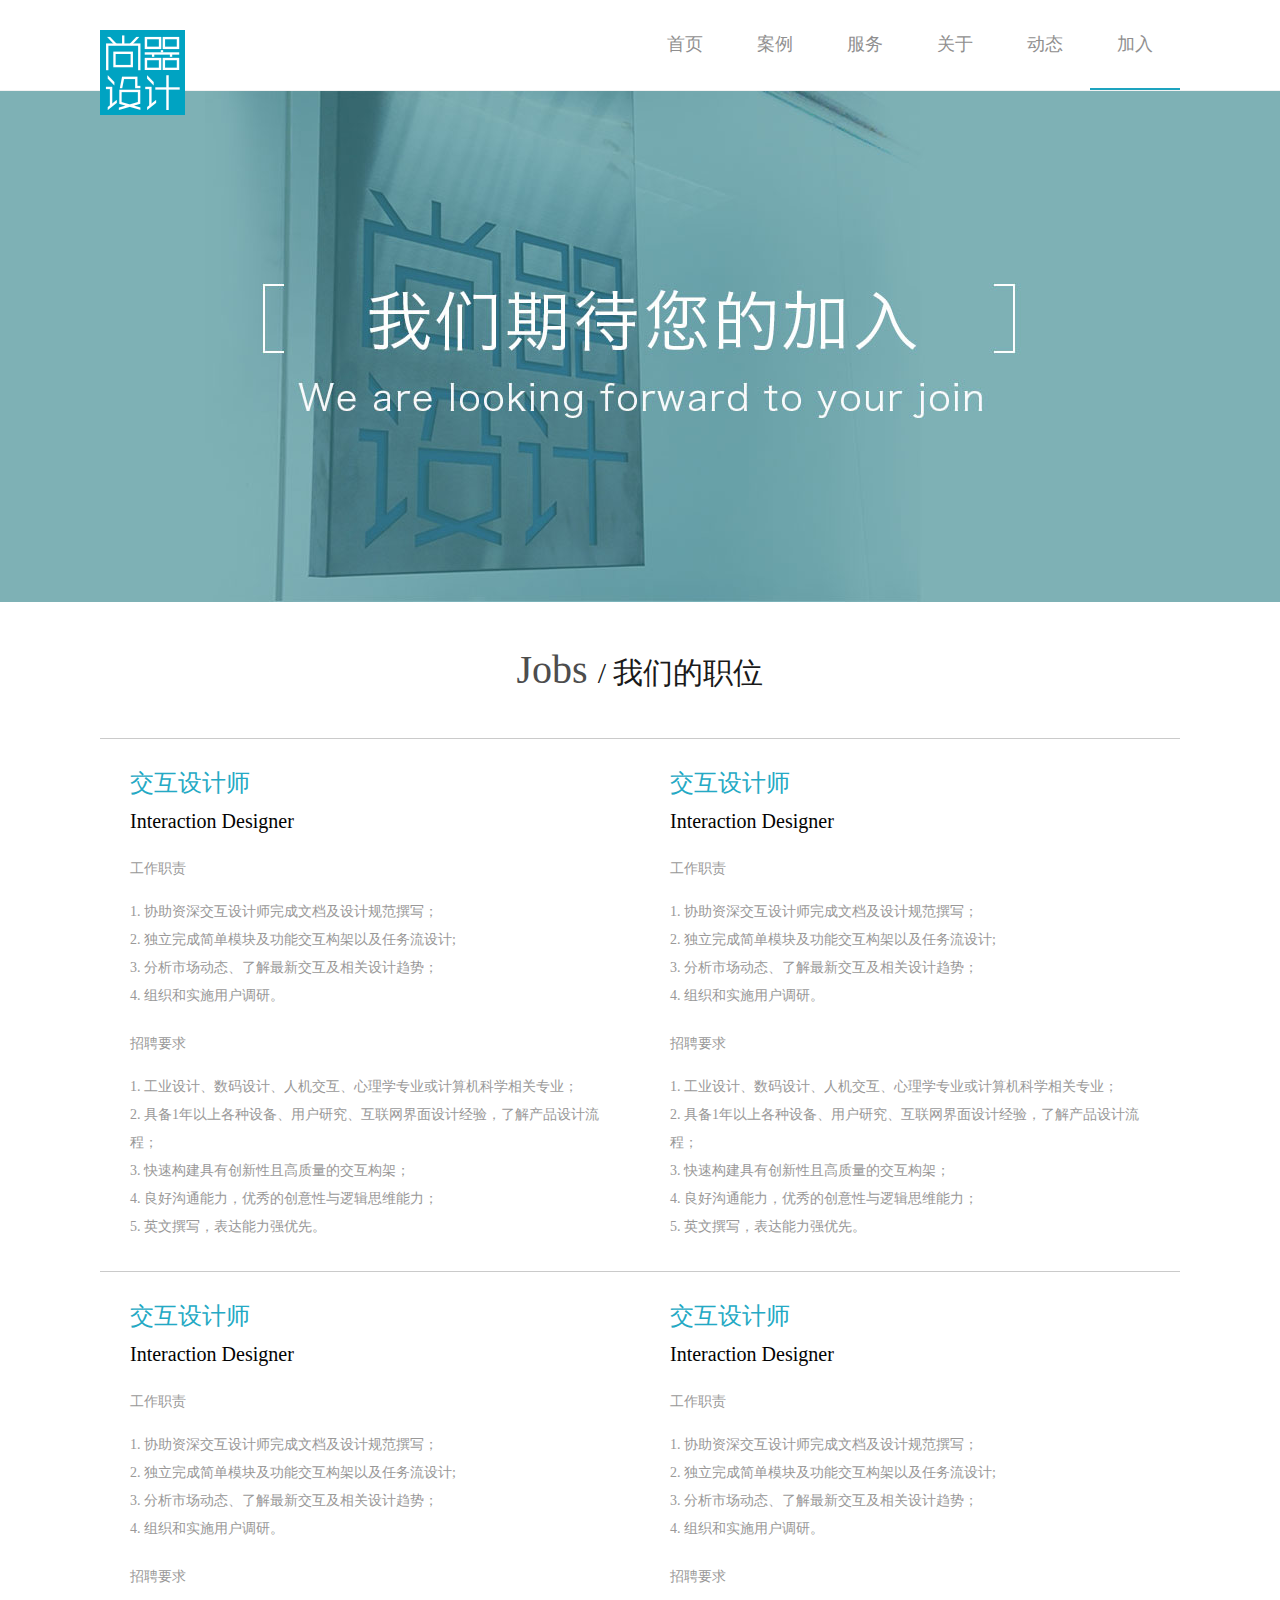
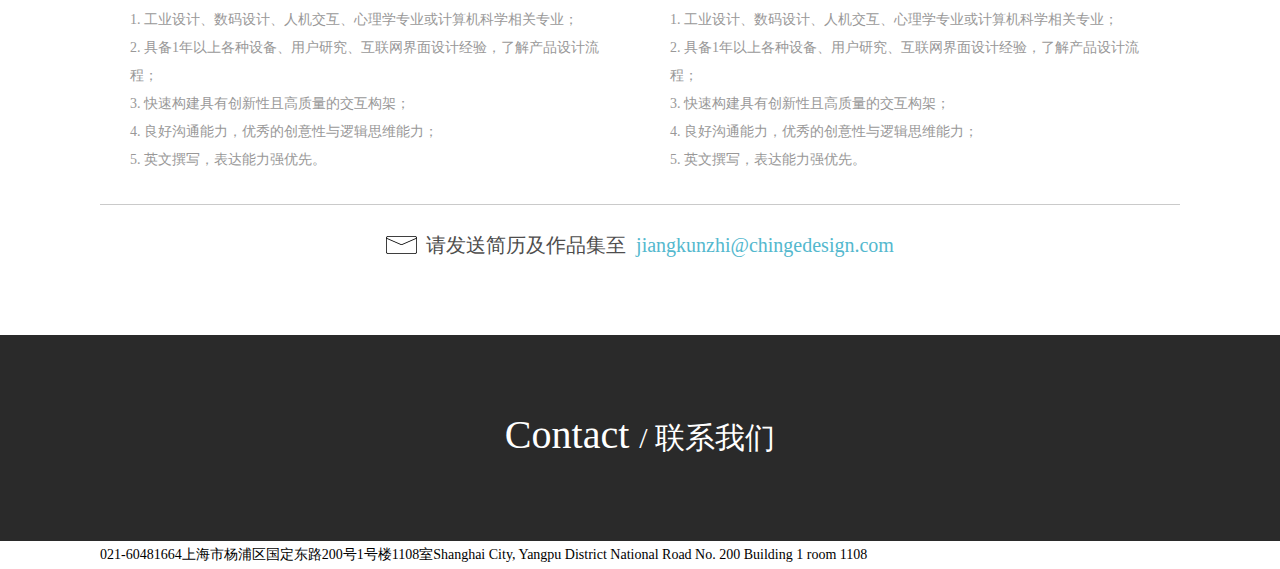
==== join.html @ d820c2db "add" ====
<!doctype html>
<html>
<head>
<meta charset="utf-8">
<title>加入我们</title>
<link href="images/logo.png" rel="shortcut icon">
<link rel="stylesheet" href="css/common.css">
<link rel="stylesheet" href="css/header.css">
<link rel="stylesheet" href="css/join.css">
<link rel="stylesheet" href="css/footer.css">
</head>

<body>
<!-- header start -->
<div class="header-wrap">
  <div class="header">
    <div class="logo"></div>
    <div class="nav">
      <a href="">首页</a>
      <a href="">案例</a>
      <a href="">服务</a>
      <a href="">关于</a>
      <a href="">动态</a>
      <a href="" class="cur">加入</a>
    </div>
  </div>  
</div>
<!-- header end -->

<!-- join-kv start -->
<div class="join-kv"></div>
<!-- join-kv end -->

<!-- 我们的职位 start -->
<div class="jobs-wrap">
  <div class="jobs">
    <h2><span class="en">Jobs&nbsp;</span><span class="cn">/&nbsp;我们的职位</span></h2>
    <ul class="clear">
      <li>
        <div class="job-item">
          <h3>交互设计师</h3>
          <p class="sub-title">Interaction Designer</p>
          <p class="m-t-20">工作职责</p>
          <p class="m-t-15">1. 协助资深交互设计师完成文档及设计规范撰写； </p>
          <p>2. 独立完成简单模块及功能交互构架以及任务流设计; </p>
          <p>3. 分析市场动态、了解最新交互及相关设计趋势； </p>
          <p>4. 组织和实施用户调研。</p>
          <p class="m-t-20">招聘要求</p>
          <p class="m-t-15">1. 工业设计、数码设计、人机交互、心理学专业或计算机科学相关专业；</p>
          <p>2. 具备1年以上各种设备、用户研究、互联网界面设计经验，了解产品设计流程； </p>
          <p>3. 快速构建具有创新性且高质量的交互构架；</p>
          <p>4. 良好沟通能力，优秀的创意性与逻辑思维能力；</p>
          <p>5. 英文撰写，表达能力强优先。</p>
        </div>
      </li>
      <li>
        <div class="job-item">
          <h3>交互设计师</h3>
          <p class="sub-title">Interaction Designer</p>
          <p class="m-t-20">工作职责</p>
          <p class="m-t-15">1. 协助资深交互设计师完成文档及设计规范撰写； </p>
          <p>2. 独立完成简单模块及功能交互构架以及任务流设计; </p>
          <p>3. 分析市场动态、了解最新交互及相关设计趋势； </p>
          <p>4. 组织和实施用户调研。</p>
          <p class="m-t-20">招聘要求</p>
          <p class="m-t-15">1. 工业设计、数码设计、人机交互、心理学专业或计算机科学相关专业；</p>
          <p>2. 具备1年以上各种设备、用户研究、互联网界面设计经验，了解产品设计流程； </p>
          <p>3. 快速构建具有创新性且高质量的交互构架；</p>
          <p>4. 良好沟通能力，优秀的创意性与逻辑思维能力；</p>
          <p>5. 英文撰写，表达能力强优先。</p>
        </div>
      </li>
      <li>
        <div class="job-item">
          <h3>交互设计师</h3>
          <p class="sub-title">Interaction Designer</p>
          <p class="m-t-20">工作职责</p>
          <p class="m-t-15">1. 协助资深交互设计师完成文档及设计规范撰写； </p>
          <p>2. 独立完成简单模块及功能交互构架以及任务流设计; </p>
          <p>3. 分析市场动态、了解最新交互及相关设计趋势； </p>
          <p>4. 组织和实施用户调研。</p>
          <p class="m-t-20">招聘要求</p>
          <p class="m-t-15">1. 工业设计、数码设计、人机交互、心理学专业或计算机科学相关专业；</p>
          <p>2. 具备1年以上各种设备、用户研究、互联网界面设计经验，了解产品设计流程； </p>
          <p>3. 快速构建具有创新性且高质量的交互构架；</p>
          <p>4. 良好沟通能力，优秀的创意性与逻辑思维能力；</p>
          <p>5. 英文撰写，表达能力强优先。</p>
        </div>
      </li>
      <li>
        <div class="job-item">
          <h3>交互设计师</h3>
          <p class="sub-title">Interaction Designer</p>
          <p class="m-t-20">工作职责</p>
          <p class="m-t-15">1. 协助资深交互设计师完成文档及设计规范撰写； </p>
          <p>2. 独立完成简单模块及功能交互构架以及任务流设计; </p>
          <p>3. 分析市场动态、了解最新交互及相关设计趋势； </p>
          <p>4. 组织和实施用户调研。</p>
          <p class="m-t-20">招聘要求</p>
          <p class="m-t-15">1. 工业设计、数码设计、人机交互、心理学专业或计算机科学相关专业；</p>
          <p>2. 具备1年以上各种设备、用户研究、互联网界面设计经验，了解产品设计流程； </p>
          <p>3. 快速构建具有创新性且高质量的交互构架；</p>
          <p>4. 良好沟通能力，优秀的创意性与逻辑思维能力；</p>
          <p>5. 英文撰写，表达能力强优先。</p>
        </div>
      </li>
    </ul>
    <div class="send-email">
      <span>请发送简历及作品集至&nbsp;&nbsp;<a href="mailto:jiangkunzhi@chingedesign.com">jiangkunzhi@chingedesign.com</a></span>
    </div>
  </div>
</div>
<!-- 我们的职位 end -->

<!-- footer start -->
<div class="footer-wrap">
  <div class="footer">
    <h2><span class="en">Contact&nbsp;</span><span class="cn">/&nbsp;联系我们</span></h2>
    <div class="contact">
      <div class="l">
        <div>021-60481664</div>
        <div>上海市杨浦区国定东路200号1号楼1108室</div>
        <div>Shanghai City, Yangpu District National Road No. 200 Building 1 room 1108</div>
      </div>
      <div class="m"></div>
      <div class="r"></div>
    </div>
  </div>

  
</div>
<!-- footer end -->

</body>
</html>
---- css/common.css ----
/* CSS Document */
*{
  margin: 0;
  padding: 0;
}

body{
  font-size: 14px;
  line-height: 2em;
  font-family: 'microsoft yahei',"Hiragino Sans GB","Hiragino Sans GB W3";
}

li{
  list-style: none;
}

a{
  text-decoration: none;
}

.clear:after { 
  content:".";
  display:block;
  height:0;
  clear:both;
  visibility:hidden;
}
---- css/header.css ----
/* CSS Document */
.header-wrap{
	height:90px;
  border-bottom: 1px solid #f2f2f2;
  color: #908f8f;
}

.header-wrap a{
  color: #908f8f;
}

.header{
  width: 1080px;
  height:90px;
  margin: 0 auto;
  position: relative;
}

.header .logo{
  position: absolute;
  top:30px;
  width: 85px;
  height: 85px;
  background-image: url(../images/logo.png);
}

.header .nav{
  width: 540px;
  height: 90px;
  float: right;
}

.header .nav a{
  text-align: center;
  font-size: 18px;
  width: 90px;
  height: 88px;
  line-height: 88px;
  float: left;
  display: block;
  border-bottom: 2px solid #fff;
}

.header .nav a:hover,
.header .nav a.cur{
  border-bottom: 2px solid #1da3bf;
}
---- css/join.css ----
/* CSS Document */

.join-kv{
  height: 511px;
  background:#7fb1b5 url(../images/join-kv.jpg) no-repeat center center; 
}


.jobs-wrap{
  color:#999898;
  /* font-size: 16px; */
  padding-bottom: 50px;
}

.jobs{
  width: 1080px;
  margin: 0 auto;
}

.jobs h2{
  height: 136px;
  line-height: 136px;
  font-weight: 400;
  text-align: center;
  border-bottom: 1px solid #cacaca;
}

.jobs h2 .en{
  font-size: 40px;
  color: #4d4d4d;
}

.jobs h2 .cn{
  font-size: 30px;
  color: #1a1a1a;
}

.jobs li{
  width: 50%;
  float: left;
  border-bottom: 1px solid #cacaca;
}

.job-item{
  padding: 30px;
}

.job-item h3{
  font-size: 24px;
  font-weight: 400;
  color: #24a9c4;
}

.job-item .sub-title{
  margin-top: 10px;
  font-size: 20px;
  color: #030303;
}

.m-t-20{ margin-top: 20px; }
.m-t-15{ margin-top: 15px; }

.send-email{
  text-align: center;
  font-size: 20px;
  line-height: 80px;
  color: #4e4d4d;
}

.send-email span{
  padding-left:40px;
  background: url(../images/send-email.png) left center no-repeat; 
}

.send-email a{
  color: #53b8ce;
}
---- css/footer.css ----
/* CSS Document */
.footer-wrap{
  background-color:#2a2a2a;
}

.footer{
  width: 1080px;
  margin: 0 auto;
}

.footer h2{
  font-weight: 400;
  color: #fff;
  text-align: center;
  color: 24px;
  line-height: 200px;
}

.footer h2 .en{
  font-size: 40px;
}

.footer h2 .cn{
  font-size: 30px;
}

.contact div{
  float: left;
}

.contact .l{
  text-align: right;
}
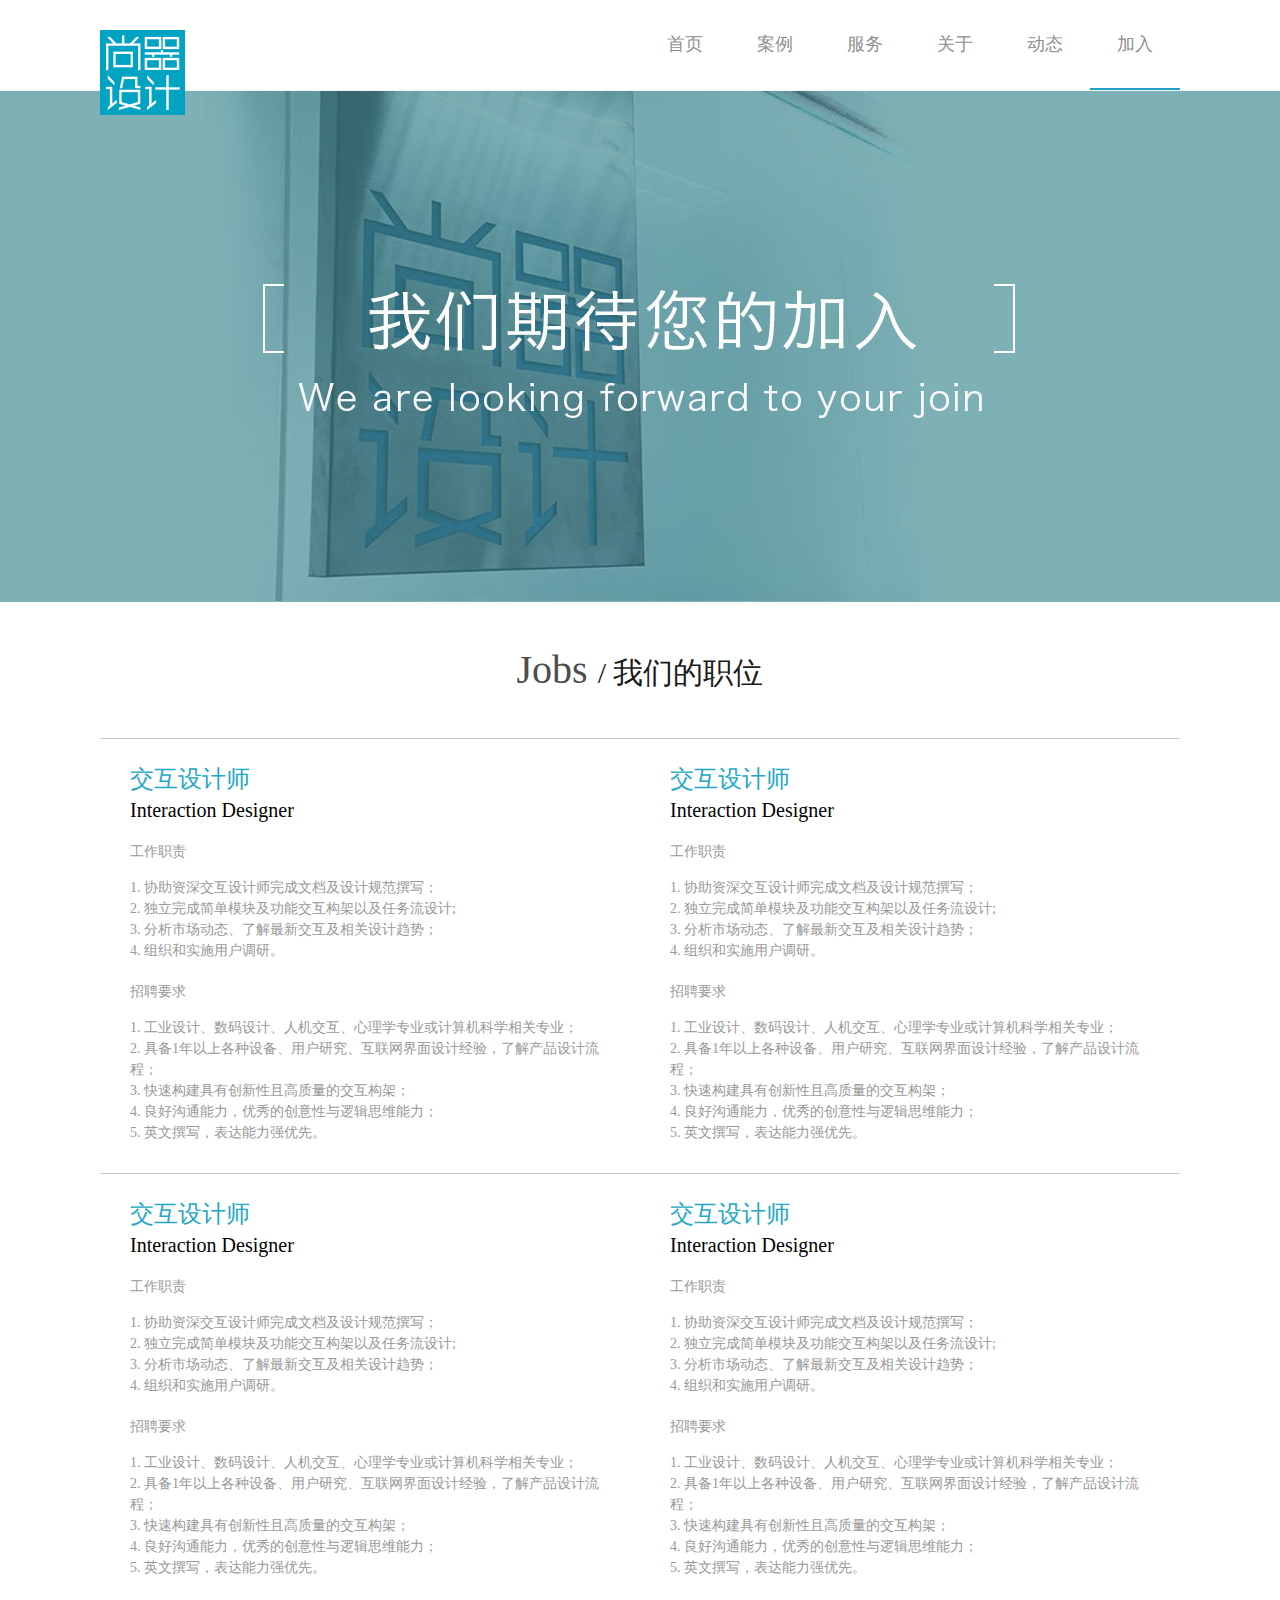
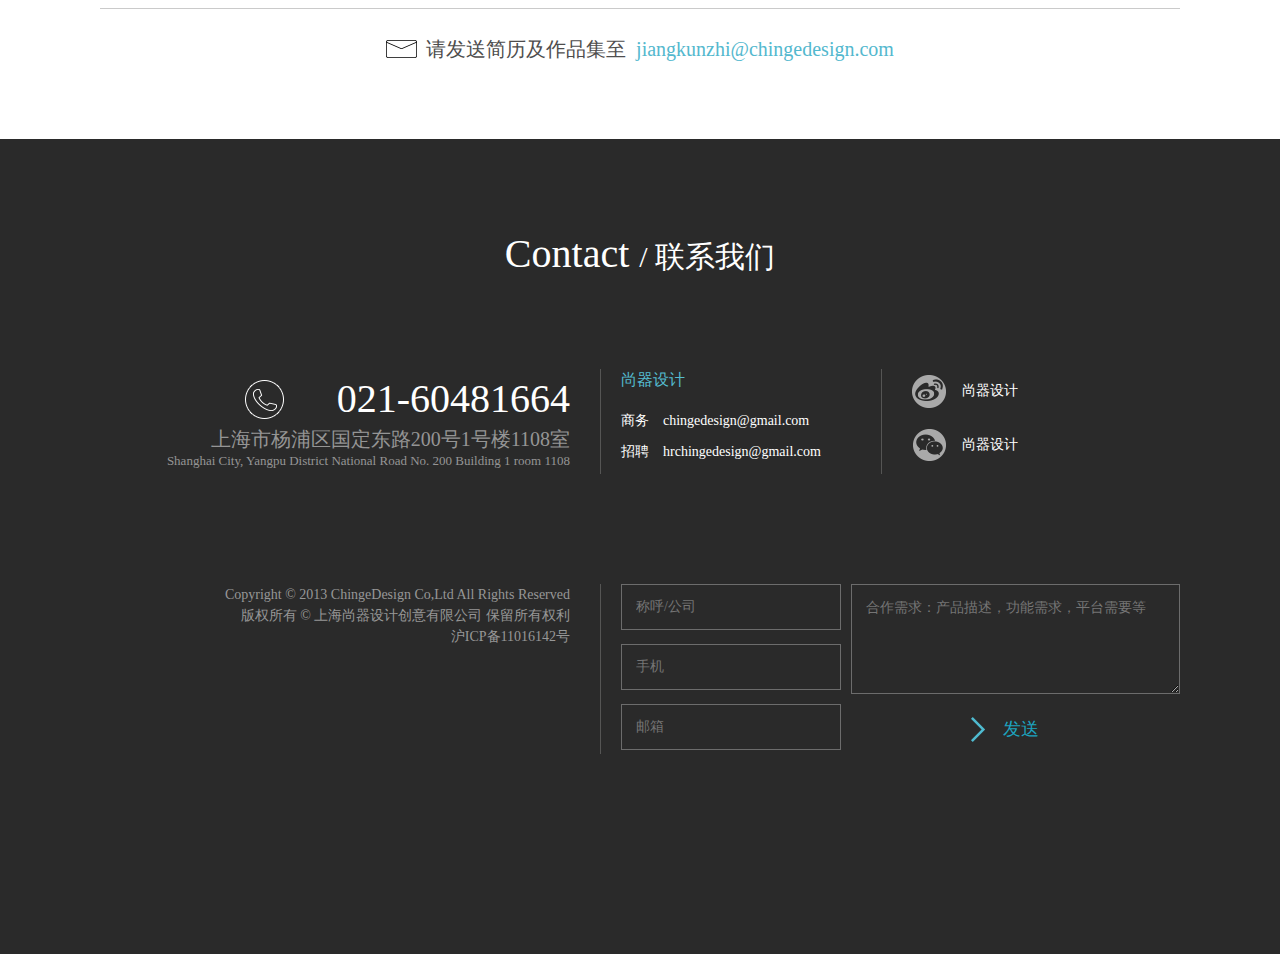
==== commit f0f099bb: "join update" ====
--- a/join.html
+++ b/join.html
@@ -116,18 +116,38 @@
 <div class="footer-wrap">
   <div class="footer">
     <h2><span class="en">Contact&nbsp;</span><span class="cn">/&nbsp;联系我们</span></h2>
-    <div class="contact">
-      <div class="l">
-        <div>021-60481664</div>
-        <div>上海市杨浦区国定东路200号1号楼1108室</div>
-        <div>Shanghai City, Yangpu District National Road No. 200 Building 1 room 1108</div>
-      </div>
-      <div class="m"></div>
-      <div class="r"></div>
-    </div>
+    <ul class="contact clear">
+      <li class="l">
+        <div class="phone"><i></i>021-60481664</div>
+        <div class="addr-cn">上海市杨浦区国定东路200号1号楼1108室</div>
+        <div class="addr-en">Shanghai City, Yangpu District National Road No. 200 Building 1 room 1108</div>
+      </li>
+      <li class="m">
+        <p class="company-name">尚器设计</p>
+        <p class="mail-business">商务&nbsp;&nbsp;&nbsp;&nbsp;<a href="mailto:chingedesign@gmail.com">chingedesign@gmail.com</a></p>
+        <p class="mail-jobs">招聘&nbsp;&nbsp;&nbsp;&nbsp;<a href="mailto:hrchingedesign@gmail.com">hrchingedesign@gmail.com</a></p>
+      </li>
+      <li class="r">
+        <div class="weibo contact-icon"><i></i>尚器设计</div>
+        <div class="weixin contact-icon"><i></i>尚器设计</div>
+      </li>
+    </ul>
+
+    <ul class="copyright clear">
+      <li class="l">
+        <p>Copyright © 2013 ChingeDesign Co,Ltd All Rights Reserved</p>
+        <p>版权所有 © 上海尚器设计创意有限公司 保留所有权利</p>
+        <p>沪ICP备11016142号</p>
+      </li>
+      <li class="r">
+        <input type="text" class="text text-company" placeholder="称呼/公司" />
+        <input type="text" class="text text-phone" placeholder="手机" />
+        <input type="text" class="text text-email" placeholder="邮箱" /> 
+        <textarea class="textarea" placeholder="合作需求：产品描述，功能需求，平台需要等"></textarea>
+        <a class="btn-send">发送</a>
+      </li>
+    </ul>
   </div>
-
-  
 </div>
 <!-- footer end -->
 
--- a/css/common.css
+++ b/css/common.css
@@ -6,7 +6,7 @@
 
 body{
   font-size: 14px;
-  line-height: 2em;
+  line-height: 1.5em;
   font-family: 'microsoft yahei',"Hiragino Sans GB","Hiragino Sans GB W3";
 }
 
@@ -24,4 +24,9 @@
   height:0;
   clear:both;
   visibility:hidden;
-}+}
+
+input,textarea{
+  outline: none;
+  font-family: 'microsoft yahei',"Hiragino Sans GB","Hiragino Sans GB W3";
+}
--- a/css/join.css
+++ b/css/join.css
@@ -69,7 +69,7 @@
 
 .send-email span{
   padding-left:40px;
-  background: url(../images/send-email.png) left center no-repeat; 
+  background: url(../images/icon-send-email.png) left center no-repeat; 
 }
 
 .send-email a{
--- a/css/footer.css
+++ b/css/footer.css
@@ -1,6 +1,7 @@
-/* CSS Document */
 .footer-wrap{
   background-color:#2a2a2a;
+  overflow: hidden;
+  padding-bottom: 200px;
 }
 
 .footer{
@@ -12,8 +13,8 @@
   font-weight: 400;
   color: #fff;
   text-align: center;
-  color: 24px;
-  line-height: 200px;
+  height: 230px;
+  line-height: 230px;
 }
 
 .footer h2 .en{
@@ -24,10 +25,223 @@
   font-size: 30px;
 }
 
-.contact div{
+
+.contact{
+  height: 105px;
+}
+
+.contact li{
+  display: block;
   float: left;
+  height: 105px;
+}
+
+.contact li.l{
+  padding-right: 30px;
+  width: 470px;
+  border-right: 1px solid #555554;
+  text-align: right;
+}
+
+.contact li.m{
+  border-right: 1px solid #555554;
+  padding-left: 20px;
+  width: 260px;
+  font-size: 14px;
+}
+
+
+.contact li.r{
+  padding-left: 30px;
+  width: 267px;
+}
+
+.contact li.m a{
+  color: #fff;
+}
+
+.contact .phone{
+  height: 60px;
+  line-height: 60px;
+  font-size: 40px;
+  color: #fff;
+  position: relative;
+}
+
+.contact .phone i{
+  display: block;
+  position: absolute;
+  top:10px;
+  left:144px;
+  width: 40px;
+  height: 40px;
+  background:url(../images/icon-phone.png) no-repeat center center;
+}
+
+.addr-cn,
+.addr-en{
+  color: #959595;
+}
+
+.addr-cn{
+  font-size: 20px;
+}
+
+.addr-en{
+  font-size: 13px;
+}
+
+.company-name{
+  color: #54bbcf;
+  font-size: 16px;
+}
+
+.mail-business,
+.mail-jobs{
+  color: #fff;
+}
+
+.mail-business{
+  margin-top: 20px;
+}
+
+.mail-jobs{
+  margin-top: 10px;
+}
+
+.contact-icon{
+  width: 110px;
+  height: 34px;
+  line-height: 34px;
+  position: relative;
+  text-indent: 50px;
+  color: #fff;
+  cursor: pointer;
+}
+
+.contact-icon i{
+  display: block;
+  width: 34px;
+  height: 34px;
+  position: absolute;
+}
+
+.weibo{
+  margin-top: 5px;
+}
+
+.weixin{
+  margin-top: 20px;
+}
+
+.weibo i{
+  background: url(../images/icon-weibo.png) no-repeat center center;
+}
+
+.weixin i{
+  background: url(../images/icon-weixin.png) no-repeat center center;
+}
+
+
+
+.copyright{
+  margin-top: 110px;
+  height: 170px;
+}
+
+.copyright li{
+  display: block;
+  float: left;
+  height: 170px;
+}
+
+.copyright li.l{
+  padding-right: 30px;
+  width: 470px;
+  border-right: 1px solid #555554;
+  text-align: right;
+  color: #979797;
+}
+
+.copyright li.r{
+  width: 579px;
+  position: relative;
+}
+
+.copyright .r .text{
+  position: absolute;
+  border:1px solid #6c6c6c;
+  font-size: 14px;
+  color: #7d7d7d;
+  background-color:#2a2a2a;
+  padding: 14px;
+  left:20px;
+  width: 190px; 
+}
+
+.copyright .r .text-phone{
+  top:60px;
+}
+
+.copyright .r .text-email{
+  top:120px;
+}
+
+
+.copyright .r .textarea{
+  position: absolute;
+  left: 250px;
+  border: 1px solid #6c6c6c;
+  background-color: #2a2a2a;
+  width: 299px;
+  height: 80px;
+  font-size: 14px;
+  padding: 14px;
+  color: #7d7d7d;
+}
+
+.copyright .r .btn-send{
+  position: absolute;
+  font-size: 18px;
+  left: 370px;
+  display: block;
+  height: 50px;
+  line-height: 50px;
+  width: 100px;
+  color: #1da3bf;
+  text-align: center;
+  background: url(../images/icon-jt-right.png) no-repeat left center;
+  top: 120px;
+  cursor: pointer;
+  -webkit-transition:0.2s;
+}
+
+.copyright .r .btn-send:hover{
+  background-position: right center; 
+}
+
+
+
+
+/* .footer-wrap{
+  background-color:#2a2a2a;
+}
+
+.footer{
+  width: 1080px;
+  margin: 0 auto;
+}
+
+
+
+
+
+.contact li{
+  float: left;
+  height: 100px;
 }
 
 .contact .l{
+  border-right: 1px solid #555554;
   text-align: right;
-}+} */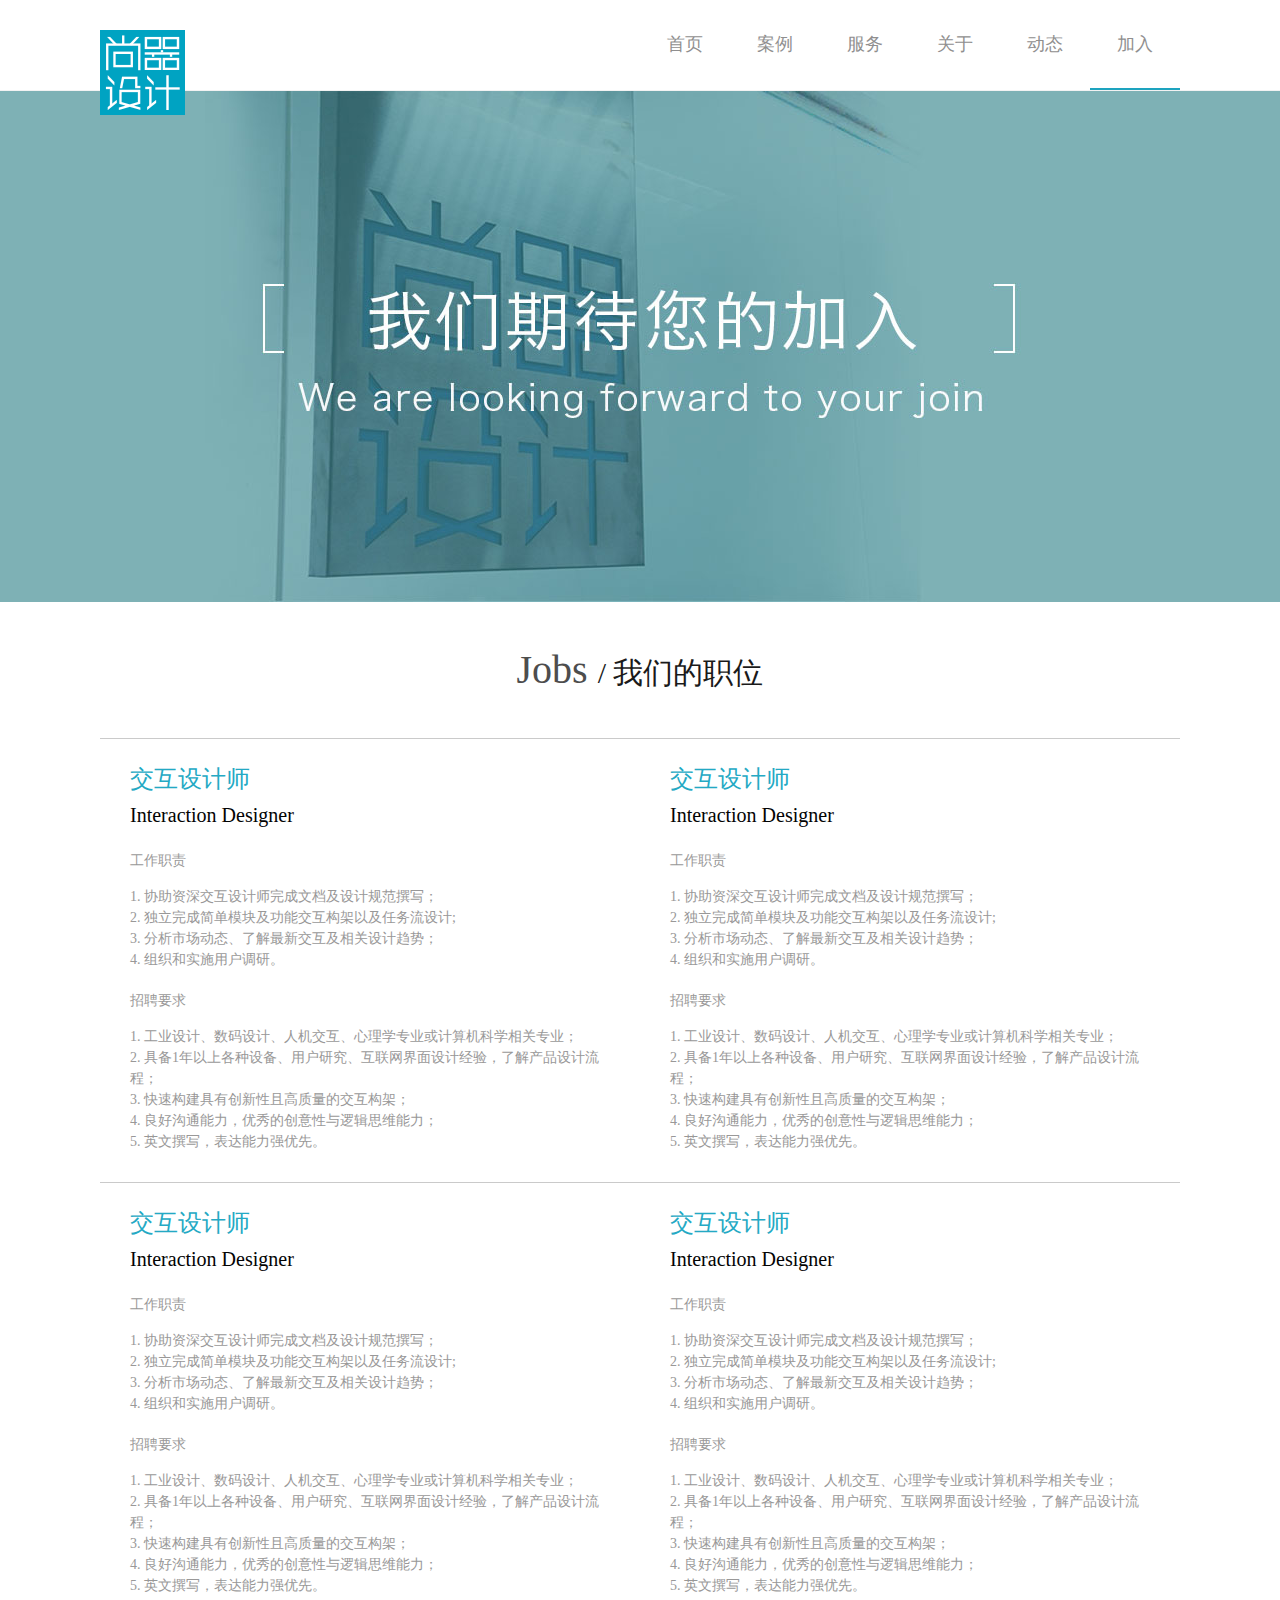
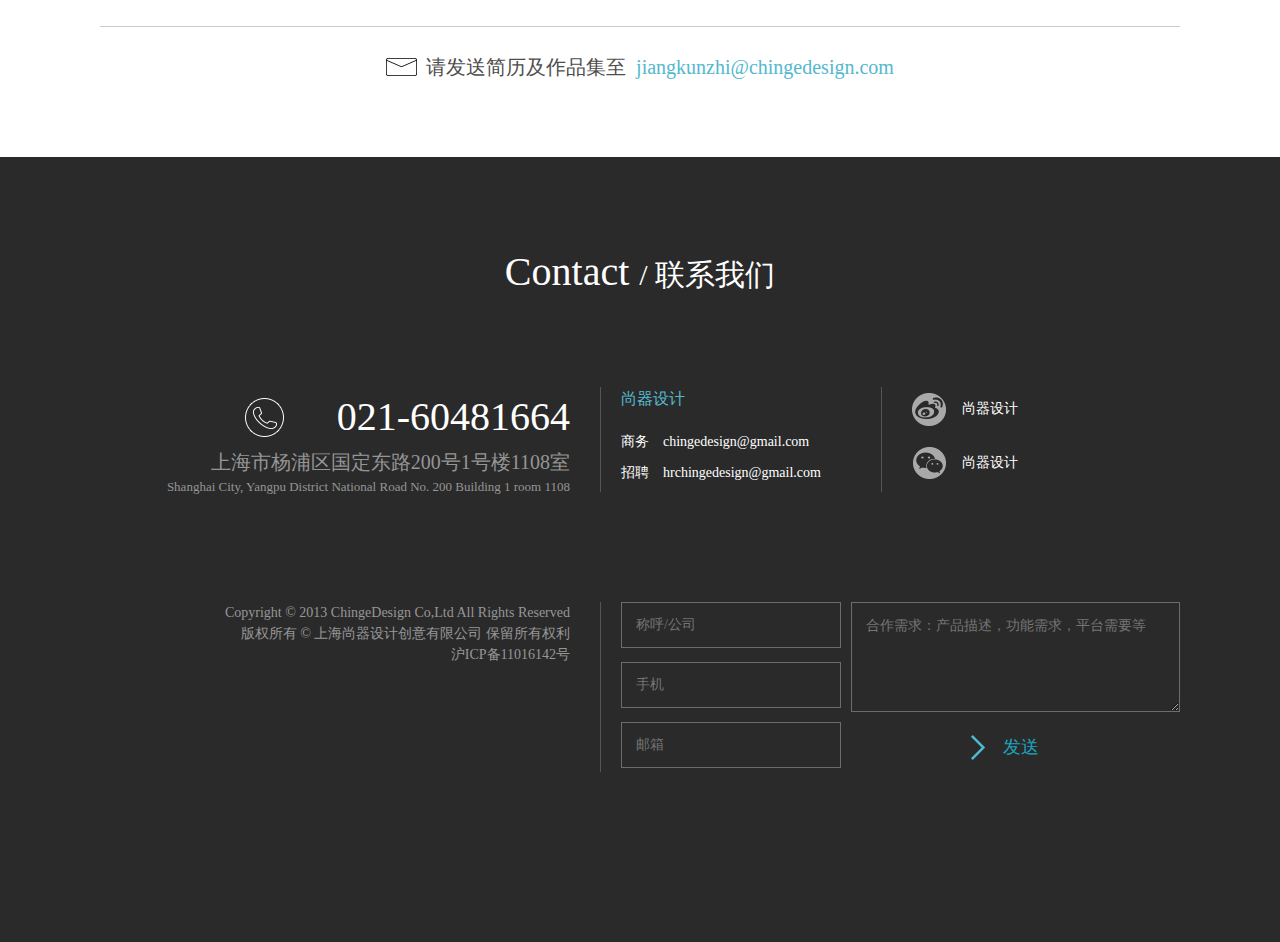
==== commit f550abbd: "update" ====
--- a/join.html
+++ b/join.html
@@ -16,7 +16,7 @@
   <div class="header">
     <div class="logo"></div>
     <div class="nav">
-      <a href="">首页</a>
+      <a href="index.html">首页</a>
       <a href="">案例</a>
       <a href="">服务</a>
       <a href="">关于</a>
--- a/css/common.css
+++ b/css/common.css
@@ -5,9 +5,11 @@
 }
 
 body{
-  font-size: 14px;
+  font:14px 'microsoft yahei',"Hiragino Sans GB","Hiragino Sans GB W3";
+}
+
+body,div,p{
   line-height: 1.5em;
-  font-family: 'microsoft yahei',"Hiragino Sans GB","Hiragino Sans GB W3";
 }
 
 li{
@@ -30,3 +32,4 @@
   outline: none;
   font-family: 'microsoft yahei',"Hiragino Sans GB","Hiragino Sans GB W3";
 }
+
--- a/css/footer.css
+++ b/css/footer.css
@@ -1,7 +1,7 @@
 .footer-wrap{
   background-color:#2a2a2a;
   overflow: hidden;
-  padding-bottom: 200px;
+  padding-bottom: 170px;
 }
 
 .footer{
@@ -141,8 +141,6 @@
 .weixin i{
   background: url(../images/icon-weixin.png) no-repeat center center;
 }
-
-
 
 .copyright{
   margin-top: 110px;
@@ -186,7 +184,6 @@
 .copyright .r .text-email{
   top:120px;
 }
-
 
 .copyright .r .textarea{
   position: absolute;
@@ -213,35 +210,13 @@
   background: url(../images/icon-jt-right.png) no-repeat left center;
   top: 120px;
   cursor: pointer;
-  -webkit-transition:0.2s;
+  -webkit-transition: 0.2s;
+  -moz-transition: 0.2s;
+  -ms-transition: 0.2s;
+  -o-transition: 0.2s;
+  transition: 0.2s;
 }
 
 .copyright .r .btn-send:hover{
   background-position: right center; 
-}
-
-
-
-
-/* .footer-wrap{
-  background-color:#2a2a2a;
-}
-
-.footer{
-  width: 1080px;
-  margin: 0 auto;
-}
-
-
-
-
-
-.contact li{
-  float: left;
-  height: 100px;
-}
-
-.contact .l{
-  border-right: 1px solid #555554;
-  text-align: right;
-} */+}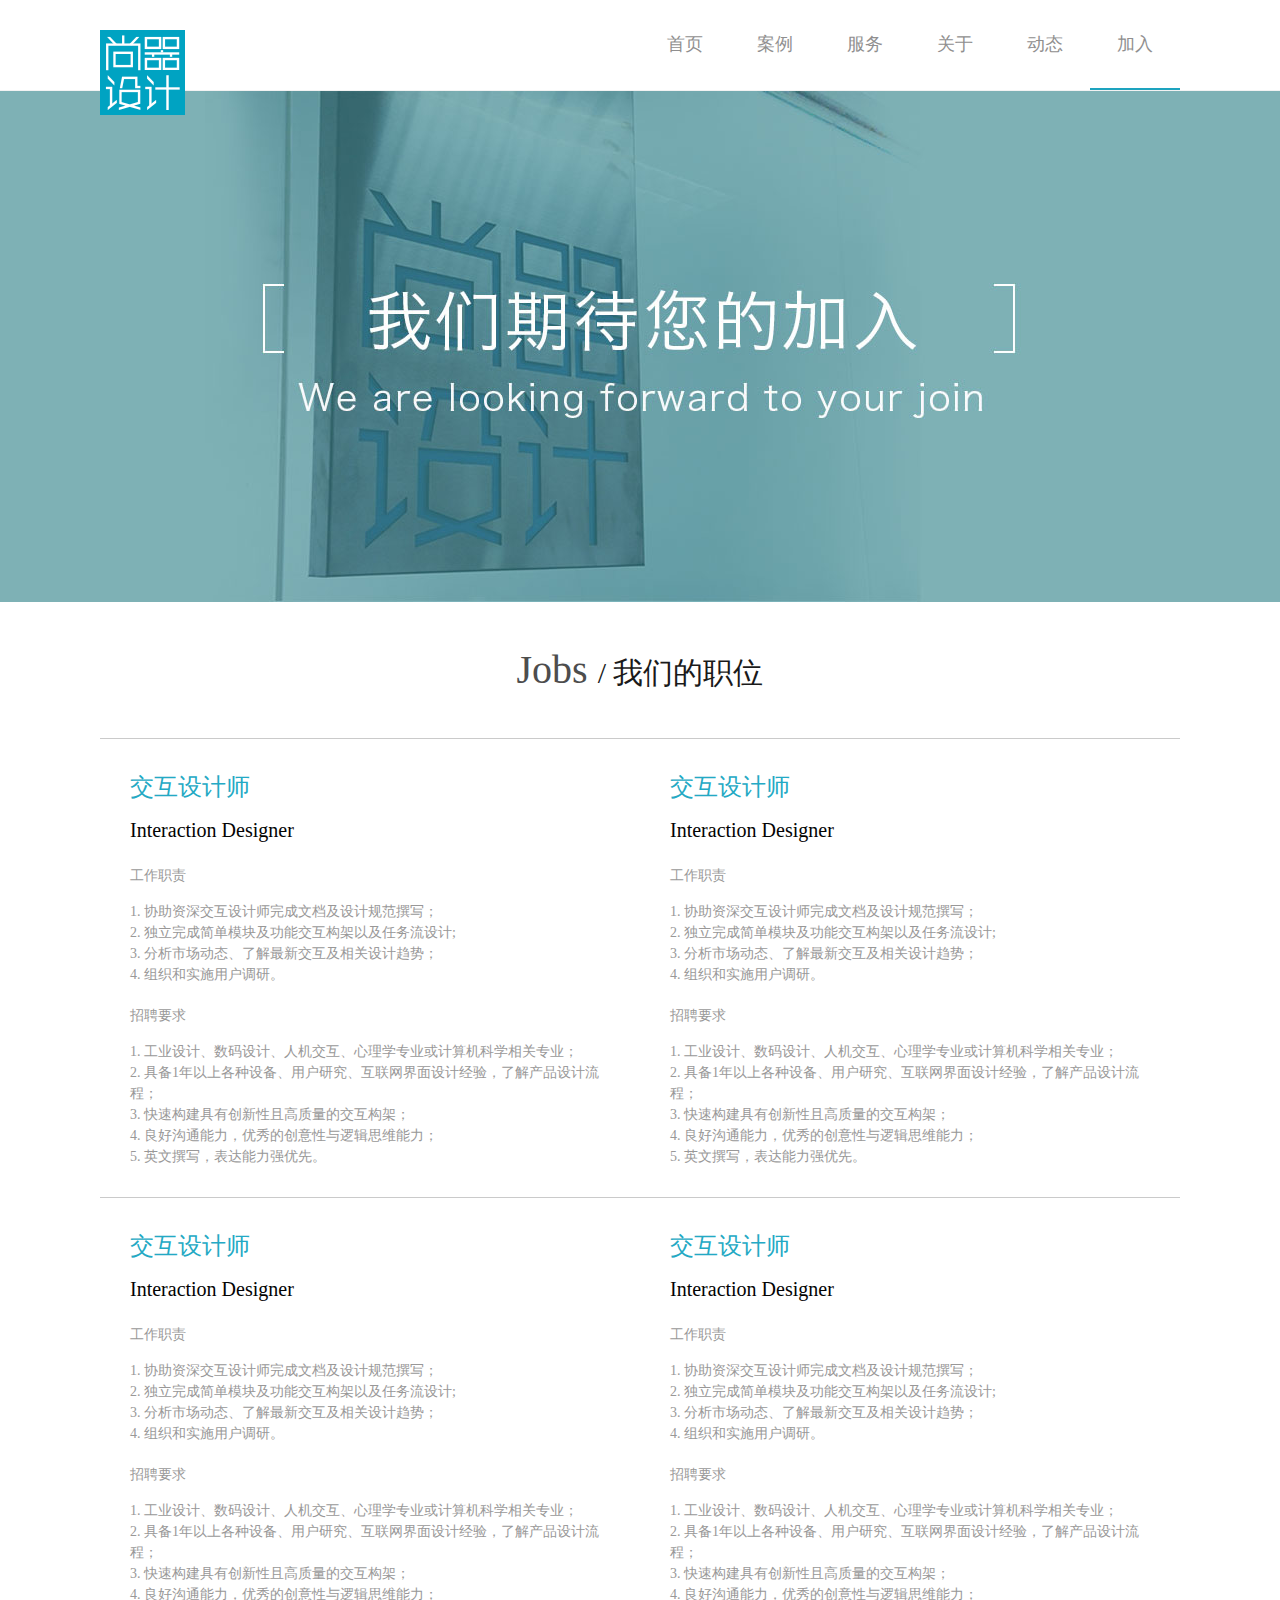
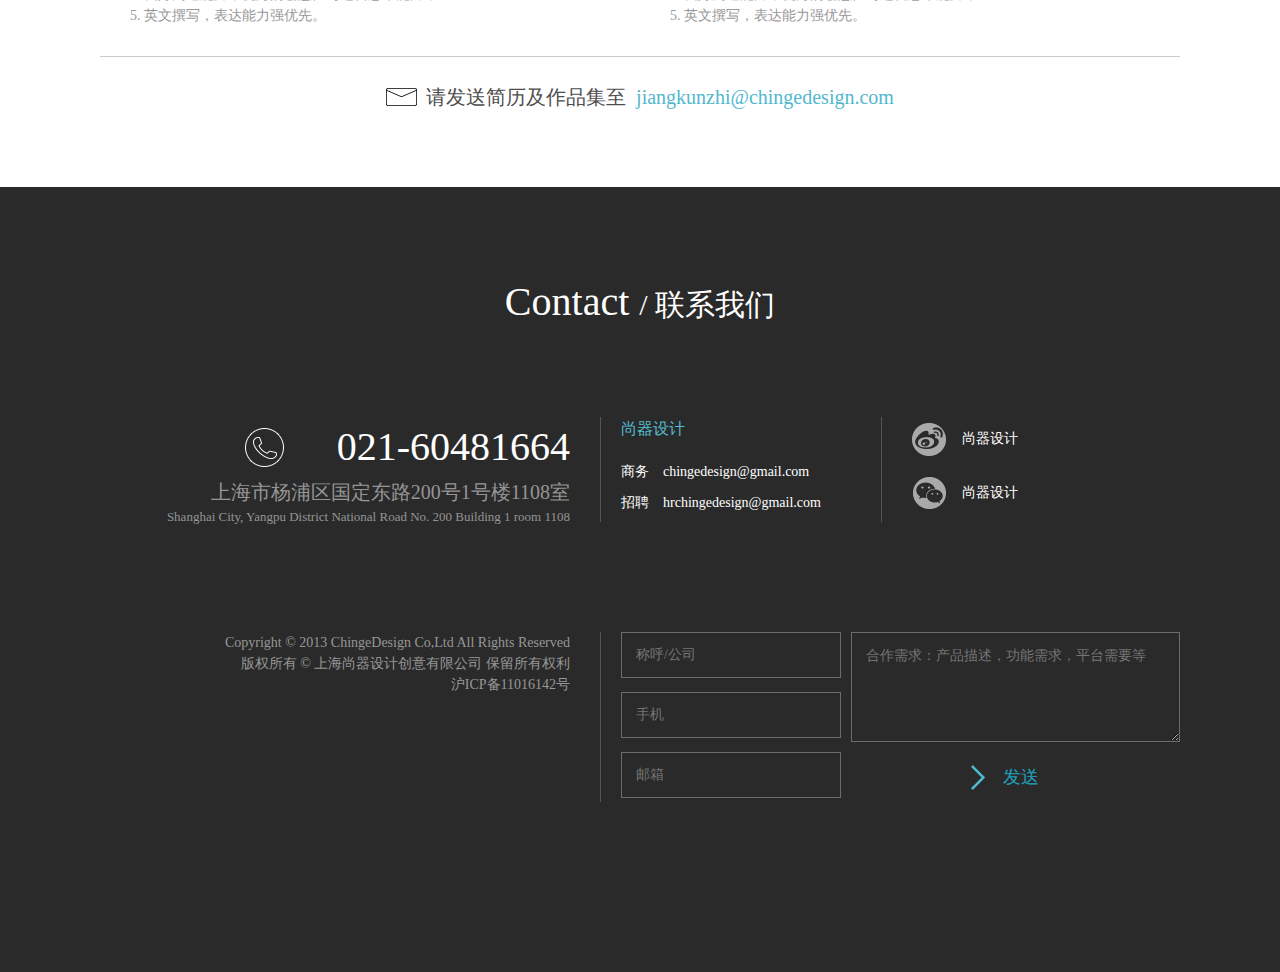
==== commit f74b96c5: "update" ====
--- a/join.html
+++ b/join.html
@@ -17,7 +17,7 @@
     <div class="logo"></div>
     <div class="nav">
       <a href="index.html">首页</a>
-      <a href="">案例</a>
+      <a href="project.html">案例</a>
       <a href="">服务</a>
       <a href="">关于</a>
       <a href="">动态</a>
--- a/css/common.css
+++ b/css/common.css
@@ -8,7 +8,7 @@
   font:14px 'microsoft yahei',"Hiragino Sans GB","Hiragino Sans GB W3";
 }
 
-body,div,p{
+body,div,p,h1,h2,h3{
   line-height: 1.5em;
 }
 
@@ -31,5 +31,4 @@
 input,textarea{
   outline: none;
   font-family: 'microsoft yahei',"Hiragino Sans GB","Hiragino Sans GB W3";
-}
-
+}